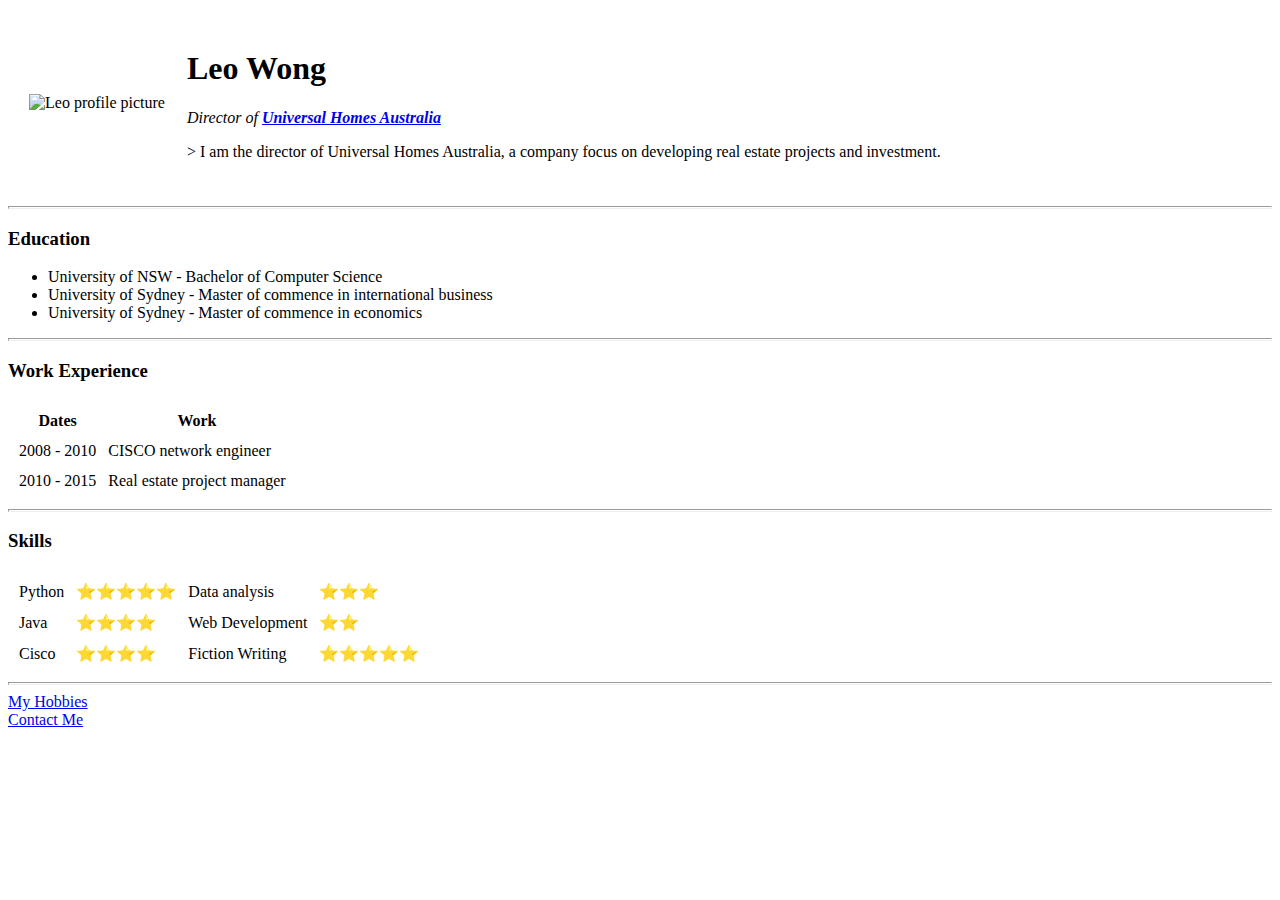
==== index.html @ 7c0e61ef "Add initial CV website files" ====
<!DOCTYPE html>
<html>
<head>
    <meta charset="utf-8">
    <title>Leo's Personal Site</title>
</head>
<body>
    <table cellspacing="20">
        <td><img src="https://www.clipartmax.com/png/small/144-1447306_large-image-url-defined-as-http-fish-dead-cartoon-png.png" alt="Leo profile picture"></td>
        <td>    <h1>Leo Wong</h1>
    <p><em>Director of <strong><a href="https://www.google.com/">Universal Homes Australia</a></strong></em></p>
    <p>>
        I am the director of Universal Homes Australia, a company focus on developing real estate projects and investment.
    </p></td>
    </table>
    <hr size="3">
    <h3>Education</h3>
    <ul>
        <li>University of NSW - Bachelor of Computer Science</li>
        <li>University of Sydney - Master of commence in international business</li>
        <li>University of Sydney - Master of commence in economics</li>
    </ul>
    <hr size="3">
    <h3>Work Experience</h3>
    <table cellspacing="10">
        <thead>
            <th>Dates</th>
            <th>Work</th>
        </thead>
        <tbody>
        <tr>
            <td>2008 - 2010</td>
            <td>CISCO network engineer</td>
        </tr>
        <tr>
            <td>2010 - 2015</td>
            <td>Real estate project manager</td>
        </tr>
        </tbody>
    </table>
    <hr size="3">
    <h3>Skills</h3>
    <table cellspacing="10">
        <tr>
            <td>Python</td>
            <td>⭐⭐️⭐⭐⭐</td>
            <td>Data analysis</td>
            <td>⭐⭐️⭐</td>
        </tr>
        <tr>
            <td>Java</td>
            <td>⭐⭐️⭐⭐</td>
            <td>Web Development</td>
            <td>⭐⭐️</td>
        </tr>
        <tr>
            <td>Cisco</td>
            <td>⭐⭐️⭐⭐</td>
            <td>Fiction Writing</td>
            <td>⭐⭐️⭐⭐️⭐</td>
        </tr>
    </table>
    <hr size="3">
    <a href="hobbits.html">My Hobbies</a><br>
    <a href="contact.html">Contact Me</a>
</body>
</html>
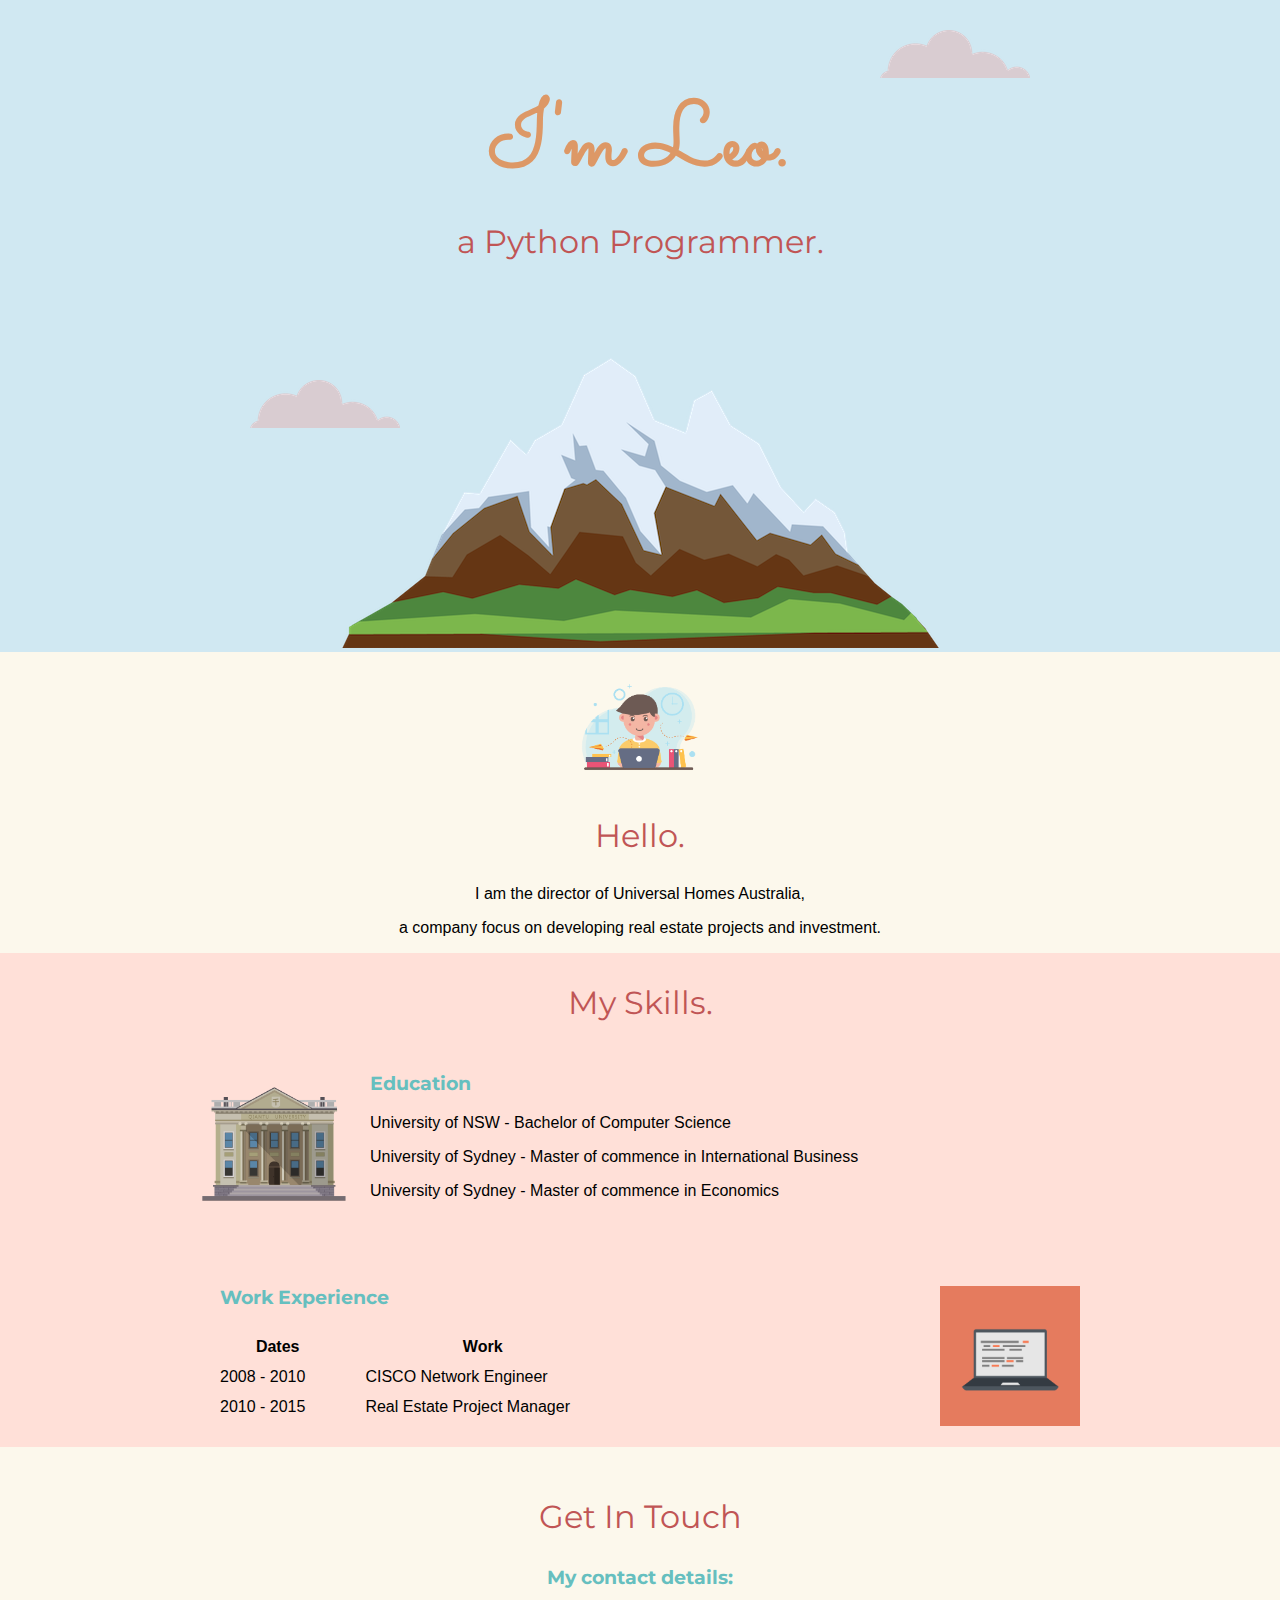
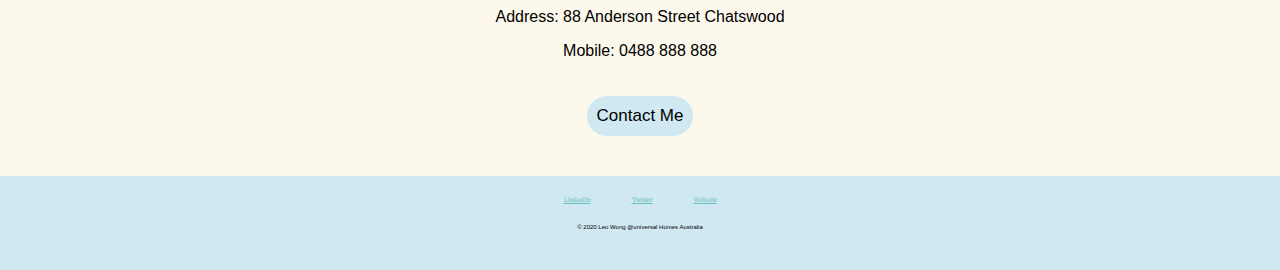
==== commit d22b949a: "Add files via upload" ====
--- a/index.html
+++ b/index.html
@@ -2,27 +2,39 @@
 <html>
 <head>
     <meta charset="utf-8">
-    <title>Leo's Personal Site</title>
+    <title>Leo Wong's Personal Site</title>
+    <link rel="stylesheet" href="css/styles.css">
+    <link rel="icon" href="favicon.ico">
+    <link href="https://fonts.googleapis.com/css2?family=Merriweather:ital,wght@1,300&family=Montserrat:ital,wght@1,200&family=Sacramento&display=swap" rel="stylesheet">
 </head>
 <body>
-    <table cellspacing="20">
-        <td><img src="https://www.clipartmax.com/png/small/144-1447306_large-image-url-defined-as-http-fish-dead-cartoon-png.png" alt="Leo profile picture"></td>
-        <td>    <h1>Leo Wong</h1>
-    <p><em>Director of <strong><a href="https://www.google.com/">Universal Homes Australia</a></strong></em></p>
-    <p>>
-        I am the director of Universal Homes Australia, a company focus on developing real estate projects and investment.
-    </p></td>
-    </table>
-    <hr size="3">
-    <h3>Education</h3>
-    <ul>
-        <li>University of NSW - Bachelor of Computer Science</li>
-        <li>University of Sydney - Master of commence in international business</li>
-        <li>University of Sydney - Master of commence in economics</li>
-    </ul>
-    <hr size="3">
-    <h3>Work Experience</h3>
-    <table cellspacing="10">
+<div class="top_div">
+    <img class="top_cloud" src="images/cloud.png" alt="cloud-img">
+    <h1>I'm Leo.</h1>
+    <h2>a Python Programmer.</h2>
+    <img class="bottom_cloud" src="images/cloud.png" alt="cloud-img">
+    <img src="images/mountain.png" alt="mountain-img">
+</div>
+<div class="middle_div">
+  <div class="profile">
+    <img class="me" src="images/me.png" alt="">
+    <h2>Hello.</h2>
+      <p>I am the director of Universal Homes Australia,</p>
+      <p>a company focus on developing real estate projects and investment.</p>
+  </div>
+  <div class="skills">
+    <h2>My Skills.</h2>
+    <div class="skill-row">
+      <img class="picture" src="images/university.png" alt="">
+      <h3>Education</h3>
+        <p>University of NSW - Bachelor of Computer Science</p>
+        <p>University of Sydney - Master of commence in International Business</p>
+        <p>University of Sydney - Master of commence in Economics</p>
+    </div>
+    <div class="skill-row">
+      <img class="picture1" src="images/computer.png" alt="">
+      <h3 class="work">Work Experience</h3>
+        <table cellspacing="10">
         <thead>
             <th>Dates</th>
             <th>Work</th>
@@ -30,38 +42,29 @@
         <tbody>
         <tr>
             <td>2008 - 2010</td>
-            <td>CISCO network engineer</td>
+            <td>CISCO Network Engineer</td>
         </tr>
         <tr>
             <td>2010 - 2015</td>
-            <td>Real estate project manager</td>
+            <td>Real Estate Project Manager</td>
         </tr>
         </tbody>
     </table>
-    <hr size="3">
-    <h3>Skills</h3>
-    <table cellspacing="10">
-        <tr>
-            <td>Python</td>
-            <td>⭐⭐️⭐⭐⭐</td>
-            <td>Data analysis</td>
-            <td>⭐⭐️⭐</td>
-        </tr>
-        <tr>
-            <td>Java</td>
-            <td>⭐⭐️⭐⭐</td>
-            <td>Web Development</td>
-            <td>⭐⭐️</td>
-        </tr>
-        <tr>
-            <td>Cisco</td>
-            <td>⭐⭐️⭐⭐</td>
-            <td>Fiction Writing</td>
-            <td>⭐⭐️⭐⭐️⭐</td>
-        </tr>
-    </table>
-    <hr size="3">
-    <a href="hobbits.html">My Hobbies</a><br>
-    <a href="contact.html">Contact Me</a>
+    </div>
+  </div>
+  <div class="contact-me">
+    <h2>Get In Touch</h2>
+    <h3>My contact details:</h3>
+      <p>Address: 88 Anderson Street Chatswood</p>
+      <p>Mobile: 0488 888 888</p>
+      <a href="mailto:leow98961@gmail.com" class="BUTTON_HMV">Contact Me</a>
+  </div>
+</div>
+<div class="bottom_div">
+  <a class="footer-link" href="https://www.linkedin.com/">LinkedIn</a>
+  <a class="footer-link" href="https://twitter.com/">Twitter</a>
+  <a class="footer-link" href="https://www.appbrewery.co/">Website</a>
+  <p class="copyright">© 2020 Leo Wong @universal Homes Australia</p>
+</div>
 </body>
 </html>--- a/css/styles.css
+++ b/css/styles.css
@@ -0,0 +1,131 @@
+body {
+    background-color: #fcf8ec;
+    margin: 0;
+    text-align: center;
+    font-family: 'Merriweather', serif;
+}
+h1{
+    margin: 30px auto 0 auto;
+    font-family: 'Sacramento', cursive;
+    color: #dd9866;
+    font-size: 562.5%;
+}
+p{
+    font-family: sans-serif;
+}
+h2{
+    font-family: 'Montserrat', sans-serif;
+    font-size: 2rem;
+    font-weight: normal;
+    color: #c05555;
+    text-align: center;
+    margin: 10px auto 30px auto;
+}
+h3{
+    font-family: 'Montserrat', sans-serif;
+    color: #66BFBF;
+}
+table{
+    margin-left: 200px;
+}
+th{
+    text-align: center;
+    font-family: sans-serif;
+}
+td{
+    padding-right: 40px;
+    padding-left: 10px;
+    font-family: sans-serif;
+}
+.work{
+    margin-left: 220px;
+}
+.top_div{
+    background-color: #d0e8f2;
+    position: relative;
+    padding-top: 50px;
+}
+.middle_div{
+    background-color: #fcf8ec;
+    padding-bottom: 20px;
+}
+.bottom_div{
+    background-color: #d0e8f2;
+    padding: 20px;
+    font-size: 10%
+}
+.top_cloud{
+    position: absolute;
+    right: 250px;
+    top: 30px;
+}
+.bottom_cloud{
+    position: absolute;
+    left: 250px;
+    top: 380px;
+}
+.picture{
+    width: 150px;
+    height: 150px;
+    float: left;
+    padding-left: 200px;
+    margin-right: 20px;
+}
+.picture1{
+    width: 140px;
+    height: 140px;
+    float: right;
+    padding-right: 200px;
+    margin-left: 20px;
+}
+.skills{
+    background-color: #ffe0d8;
+    margin: 50px auto 50 auto;
+    text-align: left;
+    padding-top: 20px;
+}
+.skill-row{
+    background-color: #ffe0d8;
+    margin: 50px auto 50px auto;
+    text-align: left;
+    padding-bottom: 20px;
+}
+.contact-me{
+    margin: 0 auto 0 auto;
+}
+.me{
+    width: 150px;
+    height: 150px;
+}
+.footer-link{
+    color: #66BFBF;
+    margin: 20px;
+}
+.copyright{
+    margin: 20px;
+}
+.BUTTON_HMV {
+   -webkit-border-radius: 20px;
+   -moz-border-radius: 20px;
+   border-radius: 20px;
+   color: #000000;
+   font-family: Arial;
+   font-size: 17px;
+   font-weight: 100;
+   padding: 10px;
+   background-color: #D0E8F2;
+   text-decoration: none;
+   display: inline-block;
+   cursor: pointer;
+   text-align: center;
+   margin: 20px;
+}
+
+.BUTTON_HMV:hover {
+   background: #ffe0d8;
+   border: solid #ffe0d8 1px;
+   -webkit-border-radius: 20px;
+   -moz-border-radius: 20px;
+   border-radius: 20px;
+   text-decoration: none;
+}